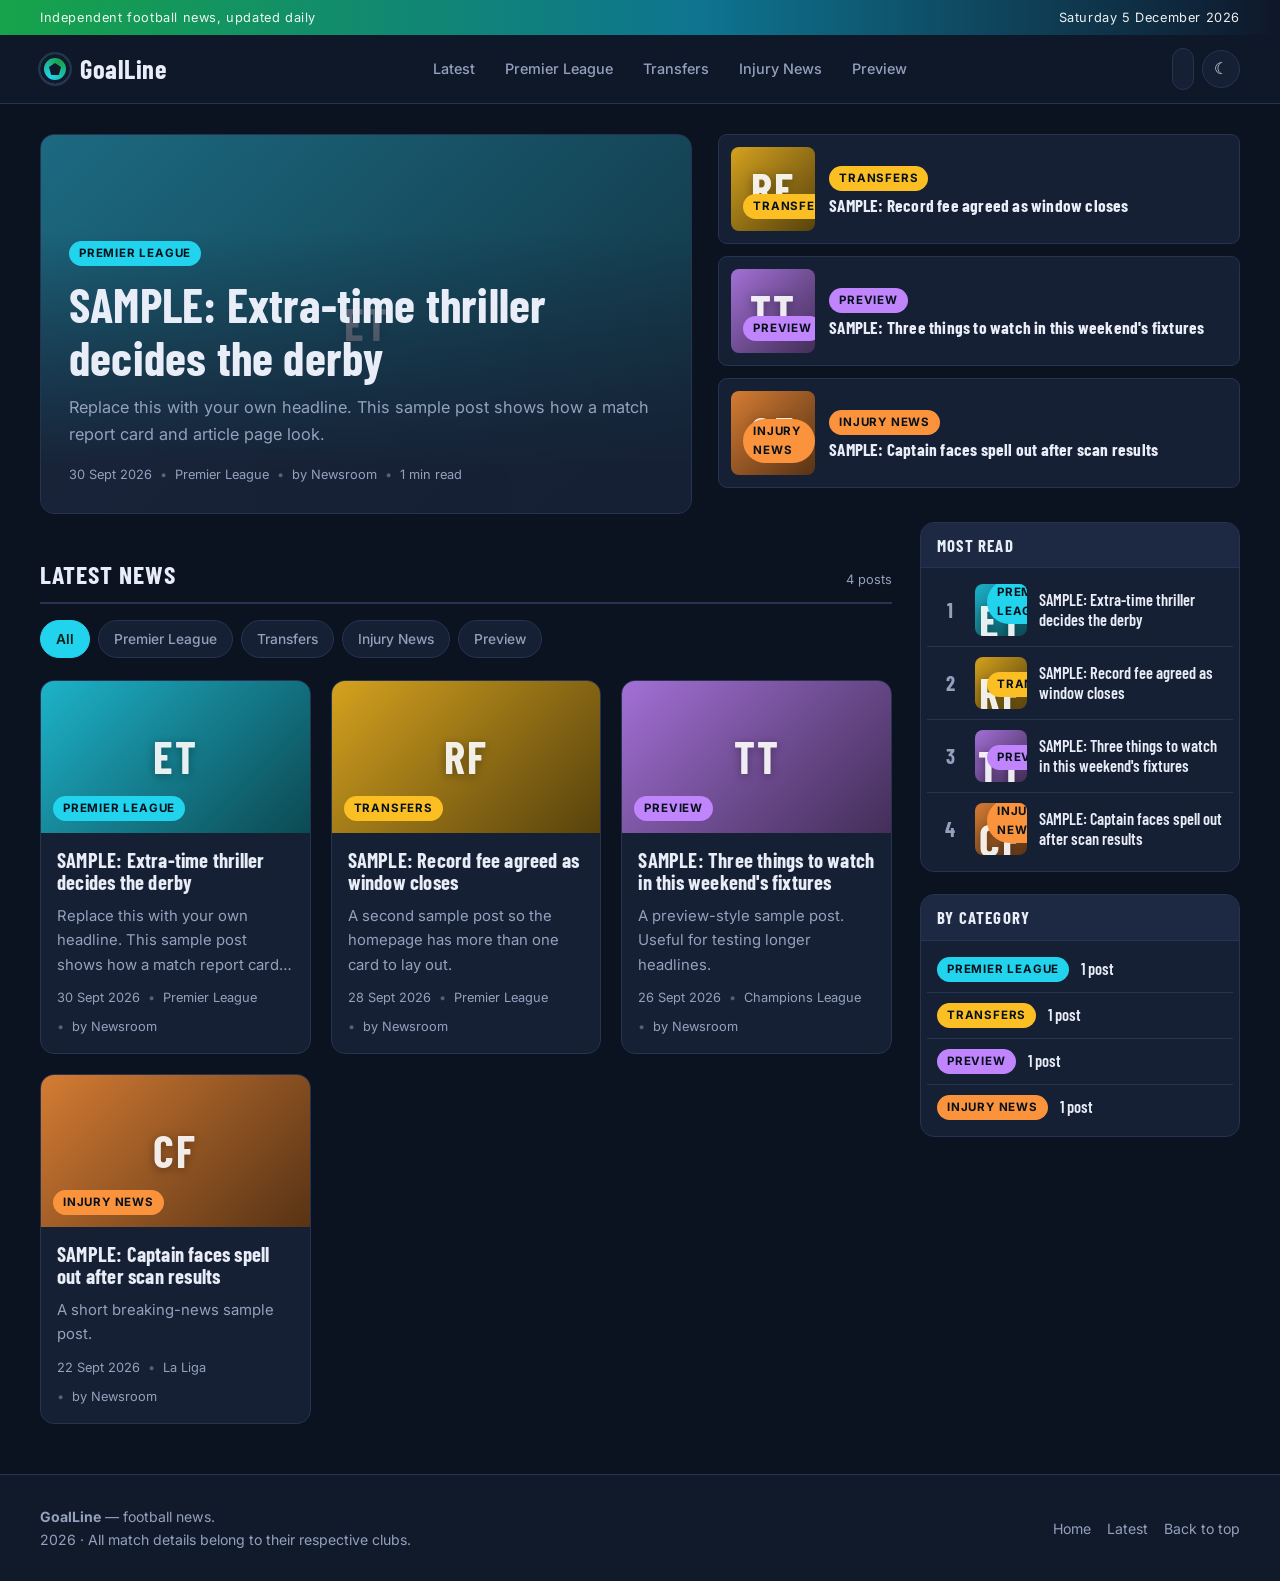
==== index.html @ d799ac48 "Add GoalLine football news site" ====
<!DOCTYPE html>
<html lang="en" data-theme="dark">
<head>
<meta charset="utf-8">
<meta name="viewport" content="width=device-width, initial-scale=1">
<title>GoalLine &mdash; Football News, Match Reports &amp; Transfer Updates</title>
<meta name="description" content="Daily football news: match reports, transfer updates, previews and injury news from the Premier League, La Liga, Serie A and the Champions League.">
<link rel="icon" href="data:image/svg+xml,<svg xmlns='http://www.w3.org/2000/svg' viewBox='0 0 32 32'><circle cx='16' cy='16' r='15' fill='%2316a34a'/><circle cx='16' cy='16' r='7' fill='%23fff'/></svg>">
<link rel="preconnect" href="https://fonts.googleapis.com">
<link rel="preconnect" href="https://fonts.gstatic.com" crossorigin>
<link href="https://fonts.googleapis.com/css2?family=Barlow+Condensed:wght@600;700&family=Inter:wght@400;500;600;700&display=swap" rel="stylesheet">
<link rel="stylesheet" href="assets/css/style.css">
</head>
<body>

<div class="topbar">
  <div class="wrap">
    <span>Independent football news, updated daily</span>
    <span id="today"></span>
  </div>
</div>

<header class="site-header">
  <div class="wrap">
    <a class="logo" href="index.html"><span class="ball"></span>GoalLine</a>
    <nav class="main-nav" id="nav" aria-label="Sections"></nav>
    <div class="tools">
      <div class="search">
        <input type="search" id="search" placeholder="Search news" aria-label="Search news">
      </div>
      <button class="icon-btn" id="theme" type="button"></button>
    </div>
  </div>
</header>

<main class="wrap">

  <section class="hero" aria-label="Top stories">
    <a class="hero-main" id="hero-main" href="#"></a>
    <div class="hero-side" id="hero-side"></div>
  </section>

  <div class="layout">
    <div id="news">
      <div class="section-head">
        <h2 id="section-title">Latest News</h2>
        <span class="meta" id="result-count"></span>
      </div>
      <div class="filters" id="filters" role="group" aria-label="Filter by category"></div>
      <div class="news-grid" id="grid"></div>
    </div>

    <aside class="sidebar">
      <section class="widget">
        <h2 class="widget-head">Most Read</h2>
        <ul class="list" id="most-read"></ul>
      </section>
      <section class="widget">
        <h2 class="widget-head">By Category</h2>
        <ul class="list" id="by-category"></ul>
      </section>
    </aside>
  </div>

</main>

<footer class="site-footer">
  <div class="wrap">
    <div>
      <strong>GoalLine</strong> &mdash; football news.<br>
      <span id="year"></span> &middot; All match details belong to their respective clubs.
    </div>
    <nav aria-label="Footer">
      <a href="index.html">Home</a>
      <a href="#" id="footer-latest">Latest</a>
      <a href="#" onclick="window.scrollTo({top:0,behavior:'smooth'});return false;">Back to top</a>
    </nav>
  </div>
</footer>

<script src="assets/js/utils.js"></script>
<script src="assets/js/articles.js"></script>
<script src="assets/js/main.js"></script>
</body>
</html>
---- assets/css/style.css ----
/* ==========================================================================
   GOALLINE -- football news site
   ========================================================================== */

:root {
  --bg: #0b1220;
  --bg-soft: #111a2b;
  --surface: #162034;
  --surface-2: #1d2942;
  --line: #263452;
  --text: #e8edf7;
  --muted: #93a1bd;
  --brand: #22d3ee;
  --brand-2: #16a34a;
  --accent: #22d3ee;
  --radius: 14px;
  --radius-sm: 9px;
  --shadow: 0 10px 30px rgba(0, 0, 0, .35);
  --max: 1240px;
}

[data-theme="light"] {
  --bg: #f4f6fb;
  --bg-soft: #ffffff;
  --surface: #ffffff;
  --surface-2: #f0f3f9;
  --line: #dde3ee;
  --text: #101828;
  --muted: #5c6a86;
  --shadow: 0 8px 24px rgba(16, 24, 40, .08);
}

* { box-sizing: border-box; }

html { scroll-behavior: smooth; }

body {
  margin: 0;
  background: var(--bg);
  color: var(--text);
  font-family: Inter, "Segoe UI", system-ui, -apple-system, sans-serif;
  font-size: 16px;
  line-height: 1.65;
  -webkit-font-smoothing: antialiased;
}

img { max-width: 100%; display: block; }

a { color: inherit; text-decoration: none; }

.wrap {
  width: 100%;
  max-width: var(--max);
  margin-inline: auto;
  padding-inline: 20px;
}

h1, h2, h3, h4 {
  font-family: "Barlow Condensed", Inter, sans-serif;
  font-weight: 700;
  line-height: 1.1;
  letter-spacing: .2px;
  margin: 0;
}

.h-txt {
  text-transform: uppercase;
  letter-spacing: 1.2px;
}

.visually-hidden {
  position: absolute;
  width: 1px; height: 1px;
  overflow: hidden;
  clip: rect(0 0 0 0);
  white-space: nowrap;
}

/* ------------------------------- header ------------------------------- */

.topbar {
  background: linear-gradient(90deg, var(--brand-2), #0e7490 55%, #0f172a);
  color: #fff;
  font-size: .8rem;
  letter-spacing: .6px;
}

.topbar .wrap {
  display: flex;
  gap: 16px;
  justify-content: space-between;
  padding-block: 7px;
}

.topbar span { opacity: .92; }

.site-header {
  position: sticky;
  top: 0;
  z-index: 50;
  background: color-mix(in srgb, var(--bg-soft) 92%, transparent);
  backdrop-filter: blur(10px);
  border-bottom: 1px solid var(--line);
}

.site-header .wrap {
  display: flex;
  align-items: center;
  gap: 18px;
  padding-block: 12px;
}

.logo {
  display: flex;
  align-items: center;
  gap: 10px;
  font-family: "Barlow Condensed", sans-serif;
  font-size: 1.65rem;
  font-weight: 700;
  letter-spacing: .5px;
  white-space: nowrap;
}

.logo .ball {
  width: 30px; height: 30px;
  border-radius: 50%;
  background: conic-gradient(from 210deg, #22d3ee, #16a34a, #22d3ee);
  box-shadow: inset 0 0 0 4px var(--bg-soft), 0 0 0 2px var(--line);
  position: relative;
}

.logo .ball::after {
  content: "";
  position: absolute;
  inset: 9px;
  background: var(--bg-soft);
  clip-path: polygon(50% 0, 100% 35%, 82% 100%, 18% 100%, 0 35%);
}

.main-nav {
  display: flex;
  gap: 4px;
  margin-inline: auto;
  overflow-x: auto;
  scrollbar-width: none;
}

.main-nav::-webkit-scrollbar { display: none; }

.main-nav a {
  padding: 7px 13px;
  border-radius: 999px;
  font-size: .9rem;
  font-weight: 500;
  color: var(--muted);
  white-space: nowrap;
  transition: background .18s, color .18s;
}

.main-nav a:hover { color: var(--text); background: var(--surface-2); }

.main-nav a.active {
  color: #062018;
  background: var(--brand);
  font-weight: 600;
}

.tools { display: flex; gap: 8px; align-items: center; }

.search {
  position: relative;
  display: flex;
  align-items: center;
}

.search input {
  width: 0;
  padding: 8px 10px;
  border: 1px solid var(--line);
  border-radius: 999px;
  background: var(--surface);
  color: var(--text);
  font: inherit;
  font-size: .9rem;
  transition: width .25s, padding .25s;
}

.search input:focus {
  width: 190px;
  outline: none;
  border-color: var(--brand);
}

.icon-btn {
  width: 38px; height: 38px;
  display: grid;
  place-items: center;
  border: 1px solid var(--line);
  border-radius: 50%;
  background: var(--surface);
  color: var(--text);
  cursor: pointer;
  font-size: 1rem;
  transition: border-color .18s, background .18s;
}

.icon-btn:hover { border-color: var(--brand); }

/* -------------------------------- hero -------------------------------- */

.hero {
  display: grid;
  grid-template-columns: 1.25fr 1fr;
  gap: 26px;
  align-items: stretch;
  margin-block: 30px 8px;
}

.hero-main {
  position: relative;
  min-height: 380px;
  padding: 28px;
  border-radius: var(--radius);
  overflow: hidden;
  display: flex;
  flex-direction: column;
  justify-content: flex-end;
  background: linear-gradient(140deg, var(--surface-2), var(--surface));
  border: 1px solid var(--line);
}

.hero-main .media {
  position: absolute;
  inset: 0;
  border-radius: 0;
  opacity: .5;
}

.hero-main .media::after {
  content: "";
  position: absolute;
  inset: 0;
  background: linear-gradient(to top, var(--surface) 12%, rgba(0, 0, 0, .05) 75%);
}

.hero-body { position: relative; z-index: 2; max-width: 640px; }

.hero-main h1 {
  font-size: clamp(1.9rem, 4vw, 3rem);
  margin: 12px 0 10px;
}

.hero-main p {
  color: var(--muted);
  margin: 0 0 16px;
  font-size: 1.02rem;
}

.hero-side {
  display: flex;
  flex-direction: column;
  gap: 12px;
}

.mini {
  display: grid;
  grid-template-columns: 84px 1fr;
  gap: 14px;
  align-items: center;
  padding: 12px;
  background: var(--surface);
  border: 1px solid var(--line);
  border-radius: var(--radius-sm);
  transition: border-color .18s, transform .18s;
}

.mini:hover { border-color: var(--brand); transform: translateY(-2px); }

.mini h3 { font-size: 1.08rem; margin: 5px 0 0; }

.mini .media { border-radius: 8px; aspect-ratio: 1 / 1; height: 100%; }

/* ------------------------------- meta -------------------------------- */

.meta {
  display: flex;
  flex-wrap: wrap;
  align-items: center;
  gap: 8px;
  font-size: .8rem;
  color: var(--muted);
}

.meta .dot::before {
  content: "\2022";
  margin-right: 8px;
  opacity: .5;
}

.tag {
  display: inline-block;
  padding: 3px 10px;
  border-radius: 999px;
  font-size: .72rem;
  font-weight: 700;
  letter-spacing: .8px;
  text-transform: uppercase;
  color: #06121b;
  background: var(--accent, var(--brand));
}

/* ------------------------------ filters ------------------------------ */

.section-head {
  display: flex;
  align-items: baseline;
  justify-content: space-between;
  gap: 14px;
  margin: 38px 0 16px;
  padding-bottom: 12px;
  border-bottom: 2px solid var(--line);
}

.section-head h2 { font-size: 1.6rem; text-transform: uppercase; letter-spacing: 1px; }

.filters {
  display: flex;
  gap: 8px;
  flex-wrap: wrap;
  margin-bottom: 22px;
}

.chip {
  padding: 7px 15px;
  border: 1px solid var(--line);
  border-radius: 999px;
  background: var(--surface);
  color: var(--muted);
  font: inherit;
  font-size: .86rem;
  font-weight: 500;
  cursor: pointer;
  transition: color .18s, border-color .18s, background .18s;
}

.chip:hover { color: var(--text); border-color: var(--brand); }

.chip.active {
  background: var(--brand);
  border-color: var(--brand);
  color: #062018;
  font-weight: 600;
}

/* ------------------------------- layout ------------------------------ */

.layout {
  display: grid;
  grid-template-columns: minmax(0, 1fr) 320px;
  gap: 28px;
  align-items: start;
  padding-bottom: 50px;
}

.news-grid {
  display: grid;
  grid-template-columns: repeat(auto-fill, minmax(248px, 1fr));
  gap: 20px;
}

.card {
  display: flex;
  flex-direction: column;
  background: var(--surface);
  border: 1px solid var(--line);
  border-radius: var(--radius);
  overflow: hidden;
  transition: border-color .2s, transform .2s, box-shadow .2s;
}

.card:hover {
  border-color: var(--brand);
  transform: translateY(-4px);
  box-shadow: var(--shadow);
}

.card .media { aspect-ratio: 16 / 9; }

.card-body {
  display: flex;
  flex-direction: column;
  gap: 10px;
  padding: 16px;
  flex: 1;
}

.card h3 { font-size: 1.28rem; }

.card h3 a:hover { color: var(--brand); }

.card p {
  margin: 0;
  color: var(--muted);
  font-size: .93rem;
  display: -webkit-box;
  -webkit-line-clamp: 3;
  -webkit-box-orient: vertical;
  overflow: hidden;
}

.card .meta { margin-top: auto; }

/* ------------------------------- media ------------------------------- */

.media {
  position: relative;
  overflow: hidden;
  background:
    linear-gradient(135deg, color-mix(in srgb, var(--accent, #22d3ee) 85%, #000 15%), color-mix(in srgb, var(--accent, #22d3ee) 35%, #000 65%));
}

.media img { width: 100%; height: 100%; object-fit: cover; }

.media .initials {
  position: absolute;
  inset: 0;
  display: grid;
  place-items: center;
  font-family: "Barlow Condensed", sans-serif;
  font-size: clamp(1.6rem, 5vw, 2.8rem);
  font-weight: 700;
  letter-spacing: 2px;
  color: rgba(255, 255, 255, .9);
  text-shadow: 0 2px 10px rgba(0, 0, 0, .35);
}

.media .badge {
  position: absolute;
  left: 12px;
  bottom: 12px;
}

/* ------------------------------ sidebar ------------------------------ */

.sidebar {
  display: flex;
  flex-direction: column;
  gap: 22px;
  position: sticky;
  top: 92px;
}

.widget {
  background: var(--surface);
  border: 1px solid var(--line);
  border-radius: var(--radius);
  overflow: hidden;
}

.widget-head {
  padding: 13px 16px;
  border-bottom: 1px solid var(--line);
  font-family: "Barlow Condensed", sans-serif;
  font-size: 1.05rem;
  font-weight: 700;
  letter-spacing: 1.2px;
  text-transform: uppercase;
  background: var(--surface-2);
}

.list { list-style: none; margin: 0; padding: 6px; }

.list li + li { border-top: 1px solid var(--line); }

.list a {
  display: flex;
  gap: 12px;
  align-items: center;
  padding: 10px;
  border-radius: var(--radius-sm);
}

.list a:hover { background: var(--surface-2); }

.list .rank {
  font-family: "Barlow Condensed", sans-serif;
  font-size: 1.3rem;
  font-weight: 700;
  width: 26px;
  text-align: center;
  color: var(--muted);
  flex-shrink: 0;
}

.list .t {
  font-family: "Barlow Condensed", sans-serif;
  font-size: 1.02rem;
  font-weight: 600;
  line-height: 1.25;
}

.list .media {
  width: 52px;
  height: 52px;
  border-radius: 8px;
  flex-shrink: 0;
}

/* ------------------------------- article ----------------------------- */

.article-page { padding-block: 26px 60px; }

.breadcrumb {
  font-size: .85rem;
  color: var(--muted);
  margin-bottom: 18px;
}

.breadcrumb a:hover { color: var(--brand); }

.article-header { max-width: 780px; }

.article-header h1 {
  font-size: clamp(2rem, 4.6vw, 3.2rem);
  margin: 12px 0 14px;
}

.lede {
  font-size: 1.14rem;
  color: var(--muted);
  margin: 0;
}

.article-hero {
  margin: 26px 0;
  border-radius: var(--radius);
  aspect-ratio: 21 / 9;
}

.article-body {
  max-width: 780px;
  font-size: 1.06rem;
}

.article-body p { margin: 0 0 20px; }

.article-body h2 {
  font-size: 1.6rem;
  margin: 32px 0 12px;
}

.article-body blockquote {
  margin: 28px 0;
  padding: 6px 0 6px 22px;
  border-left: 4px solid var(--brand);
  font-family: "Barlow Condensed", sans-serif;
  font-size: 1.5rem;
  font-weight: 600;
  line-height: 1.3;
  color: var(--text);
}

.byline {
  display: flex;
  gap: 12px;
  align-items: center;
  padding: 14px 0;
  margin: 24px 0;
  border-block: 1px solid var(--line);
  font-size: .9rem;
  color: var(--muted);
}

.share { margin-left: auto; display: flex; gap: 8px; }

.share button {
  border: 1px solid var(--line);
  background: var(--surface);
  color: var(--text);
  border-radius: 999px;
  padding: 6px 13px;
  font: inherit;
  font-size: .82rem;
  cursor: pointer;
}

.share button:hover { border-color: var(--brand); color: var(--brand); }

.related { margin-top: 46px; }

/* -------------------------------- misc ------------------------------- */

.empty {
  padding: 50px 20px;
  text-align: center;
  color: var(--muted);
  border: 1px dashed var(--line);
  border-radius: var(--radius);
  grid-column: 1 / -1;
}

.site-footer {
  border-top: 1px solid var(--line);
  background: var(--bg-soft);
  padding: 30px 0;
  font-size: .88rem;
  color: var(--muted);
}

.site-footer .wrap {
  display: flex;
  gap: 14px;
  flex-wrap: wrap;
  align-items: center;
  justify-content: space-between;
}

.site-footer nav { display: flex; gap: 16px; flex-wrap: wrap; }

.site-footer a:hover { color: var(--brand); }

.toast {
  position: fixed;
  left: 50%;
  bottom: 26px;
  transform: translate(-50%, 20px);
  background: var(--surface-2);
  border: 1px solid var(--brand);
  color: var(--text);
  padding: 11px 20px;
  border-radius: 999px;
  font-size: .9rem;
  box-shadow: var(--shadow);
  opacity: 0;
  pointer-events: none;
  transition: opacity .25s, transform .25s;
  z-index: 100;
}

.toast.show { opacity: 1; transform: translate(-50%, 0); }

.reveal { animation: rise .35s ease both; }

@keyframes rise {
  from { opacity: 0; transform: translateY(12px); }
  to { opacity: 1; transform: translateY(0); }
}

/* ----------------------------- responsive ---------------------------- */

@media (max-width: 1020px) {
  .layout { grid-template-columns: 1fr; }
  .sidebar { position: static; }
}

@media (max-width: 820px) {
  .hero { grid-template-columns: 1fr; }
  .hero-main { min-height: 300px; }
  .main-nav { order: 3; width: 100%; margin: 0; }
  .site-header .wrap { flex-wrap: wrap; }
  .tools { margin-left: auto; }
  .topbar .wrap { justify-content: center; }
  .topbar span:last-child { display: none; }
}

@media (max-width: 520px) {
  .search input:focus { width: 130px; }
  .logo { font-size: 1.35rem; }
  .hero-main { padding: 20px; }
}

@media (prefers-reduced-motion: reduce) {
  * { animation: none !important; transition: none !important; }
}
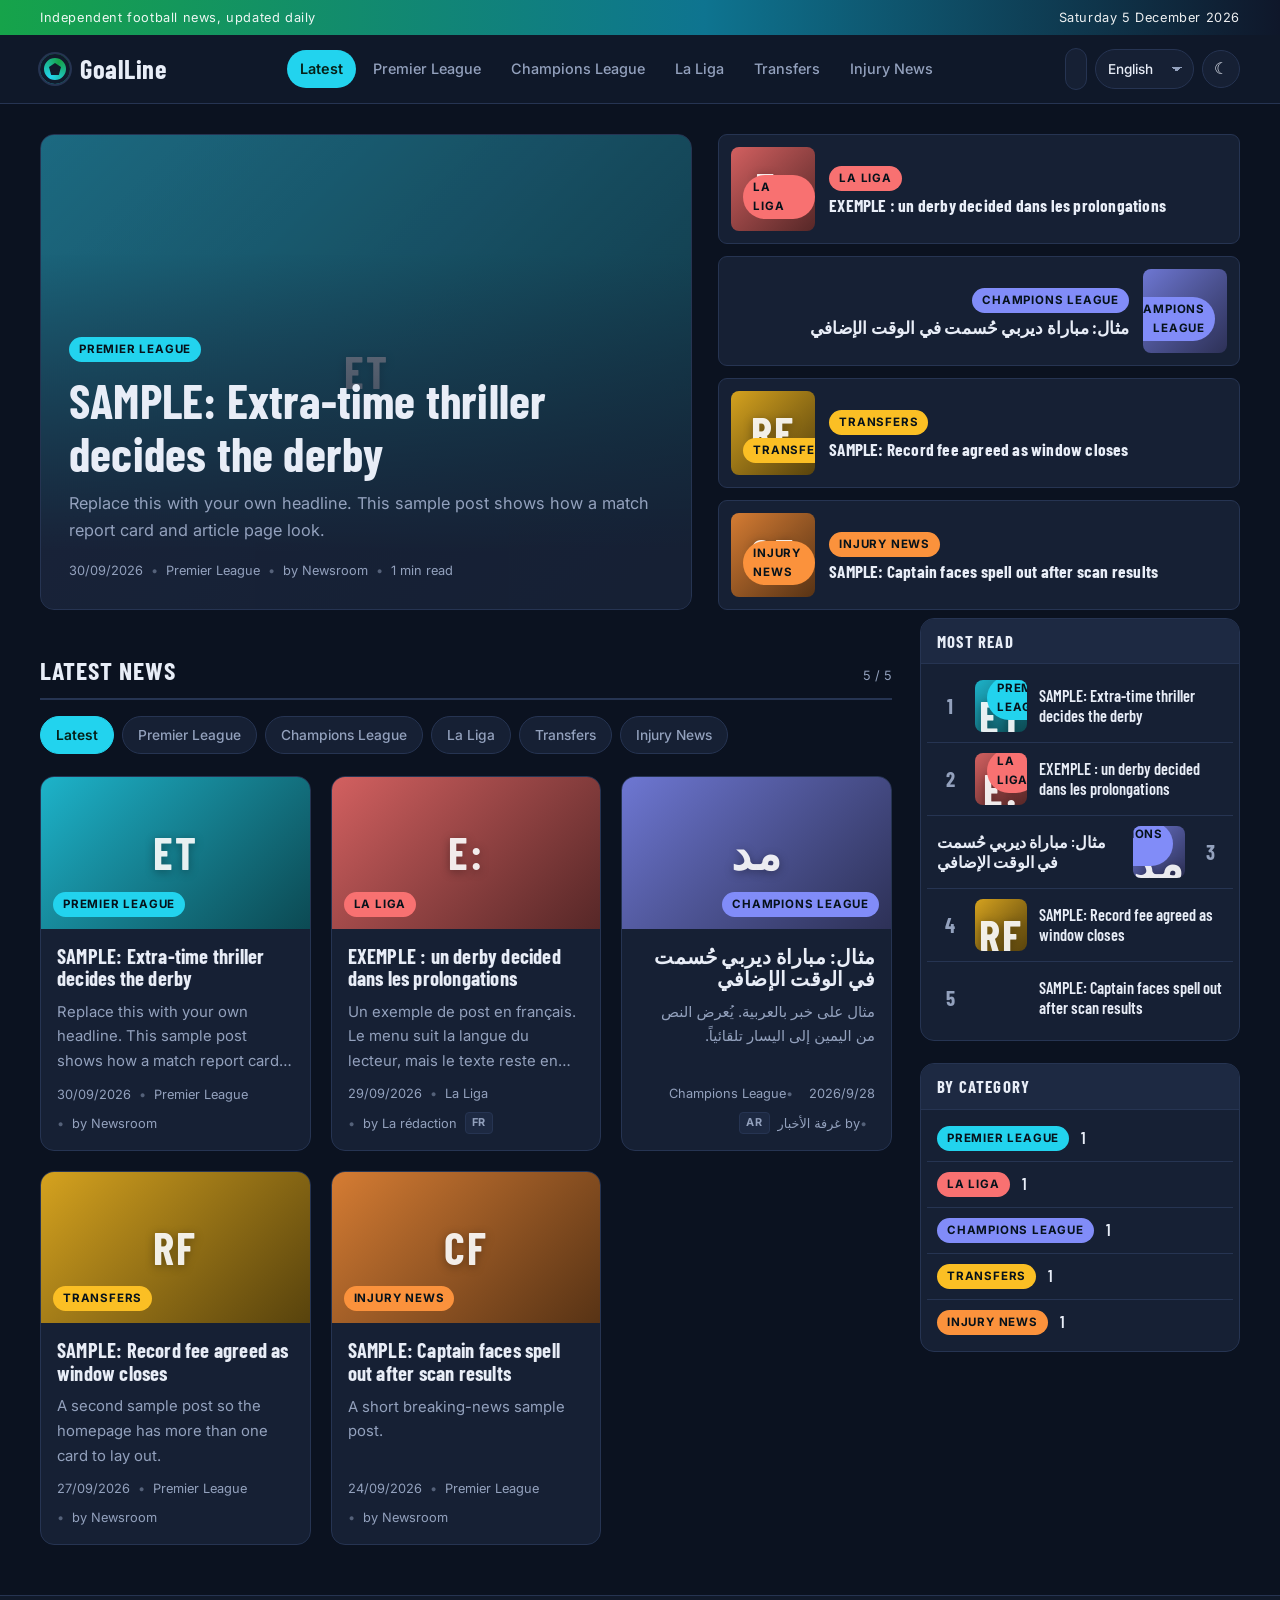
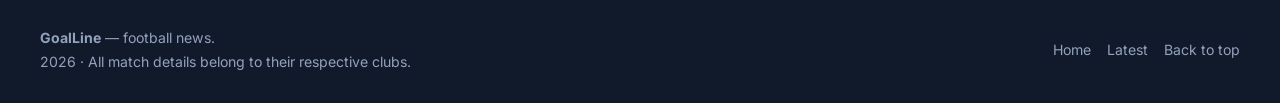
==== commit 7c0ef8ee: "Add English, French and Arabic with right-to-left support - i18n.js with UI strings and category nam" ====
--- a/index.html
+++ b/index.html
@@ -1,5 +1,5 @@
 <!DOCTYPE html>
-<html lang="en" data-theme="dark">
+<html lang="en" dir="ltr" data-theme="dark">
 <head>
 <meta charset="utf-8">
 <meta name="viewport" content="width=device-width, initial-scale=1">
@@ -8,14 +8,14 @@
 <link rel="icon" href="data:image/svg+xml,<svg xmlns='http://www.w3.org/2000/svg' viewBox='0 0 32 32'><circle cx='16' cy='16' r='15' fill='%2316a34a'/><circle cx='16' cy='16' r='7' fill='%23fff'/></svg>">
 <link rel="preconnect" href="https://fonts.googleapis.com">
 <link rel="preconnect" href="https://fonts.gstatic.com" crossorigin>
-<link href="https://fonts.googleapis.com/css2?family=Barlow+Condensed:wght@600;700&family=Inter:wght@400;500;600;700&display=swap" rel="stylesheet">
+<link href="https://fonts.googleapis.com/css2?family=Barlow+Condensed:wght@600;700&family=Cairo:wght@400;600;700&family=Inter:wght@400;500;600;700&display=swap" rel="stylesheet">
 <link rel="stylesheet" href="assets/css/style.css">
 </head>
 <body>
 
 <div class="topbar">
   <div class="wrap">
-    <span>Independent football news, updated daily</span>
+    <span id="tagline"></span>
     <span id="today"></span>
   </div>
 </div>
@@ -28,6 +28,14 @@
       <div class="search">
         <input type="search" id="search" placeholder="Search news" aria-label="Search news">
       </div>
+      <label class="lang-pick">
+        <span class="visually-hidden" id="lang-label">Language</span>
+        <select id="lang">
+          <option value="en">English</option>
+          <option value="fr">Français</option>
+          <option value="ar">العربية</option>
+        </select>
+      </label>
       <button class="icon-btn" id="theme" type="button"></button>
     </div>
   </div>
@@ -40,26 +48,28 @@
     <div class="hero-side" id="hero-side"></div>
   </section>
 
-  <div class="layout">
-    <div id="news">
-      <div class="section-head">
-        <h2 id="section-title">Latest News</h2>
-        <span class="meta" id="result-count"></span>
+  <div id="news">
+    <div class="layout">
+      <div>
+        <div class="section-head">
+          <h2 id="section-title">Latest News</h2>
+          <span class="meta" id="result-count"></span>
+        </div>
+        <div class="filters" id="filters" role="group" aria-label="Filter by category"></div>
+        <div class="news-grid" id="grid"></div>
       </div>
-      <div class="filters" id="filters" role="group" aria-label="Filter by category"></div>
-      <div class="news-grid" id="grid"></div>
+
+      <aside class="sidebar">
+        <section class="widget">
+          <h2 class="widget-head" id="most-read-head">Most Read</h2>
+          <ul class="list" id="most-read"></ul>
+        </section>
+        <section class="widget">
+          <h2 class="widget-head" id="by-category-head">By Category</h2>
+          <ul class="list" id="by-category"></ul>
+        </section>
+      </aside>
     </div>
-
-    <aside class="sidebar">
-      <section class="widget">
-        <h2 class="widget-head">Most Read</h2>
-        <ul class="list" id="most-read"></ul>
-      </section>
-      <section class="widget">
-        <h2 class="widget-head">By Category</h2>
-        <ul class="list" id="by-category"></ul>
-      </section>
-    </aside>
   </div>
 
 </main>
@@ -67,17 +77,18 @@
 <footer class="site-footer">
   <div class="wrap">
     <div>
-      <strong>GoalLine</strong> &mdash; football news.<br>
-      <span id="year"></span> &middot; All match details belong to their respective clubs.
+      <strong>GoalLine</strong> &mdash; <span id="footer-tagline"></span>.<br>
+      <span id="year"></span> &middot; <span id="footer-rights"></span>
     </div>
     <nav aria-label="Footer">
-      <a href="index.html">Home</a>
+      <a href="index.html" id="footer-home">Home</a>
       <a href="#" id="footer-latest">Latest</a>
-      <a href="#" onclick="window.scrollTo({top:0,behavior:'smooth'});return false;">Back to top</a>
+      <a href="#" id="footer-top">Back to top</a>
     </nav>
   </div>
 </footer>
 
+<script src="assets/js/i18n.js"></script>
 <script src="assets/js/utils.js"></script>
 <script src="assets/js/articles.js"></script>
 <script src="assets/js/main.js"></script>
--- a/assets/css/style.css
+++ b/assets/css/style.css
@@ -17,6 +17,21 @@
   --radius-sm: 9px;
   --shadow: 0 10px 30px rgba(0, 0, 0, .35);
   --max: 1240px;
+  --font-body: Inter, "Segoe UI", system-ui, -apple-system, sans-serif;
+  --font-head: "Barlow Condensed", Inter, sans-serif;
+}
+
+/* Arabic needs its own font and looser leading; no letter-spacing. */
+html[lang="ar"] {
+  --font-body: "Cairo", "Segoe UI", Tahoma, sans-serif;
+  --font-head: "Cairo", "Segoe UI", Tahoma, sans-serif;
+}
+
+html[lang="ar"] body { line-height: 1.85; }
+
+html[lang="ar"] :is(h1, h2, h3, h4, .h-txt, .logo, .widget-head, .section-head h2, .breadcrumb, .tag) {
+  letter-spacing: 0;
+  text-transform: none;
 }
 
 [data-theme="light"] {
@@ -38,7 +53,7 @@
   margin: 0;
   background: var(--bg);
   color: var(--text);
-  font-family: Inter, "Segoe UI", system-ui, -apple-system, sans-serif;
+  font-family: var(--font-body);
   font-size: 16px;
   line-height: 1.65;
   -webkit-font-smoothing: antialiased;
@@ -56,7 +71,7 @@
 }
 
 h1, h2, h3, h4 {
-  font-family: "Barlow Condensed", Inter, sans-serif;
+  font-family: var(--font-head);
   font-weight: 700;
   line-height: 1.1;
   letter-spacing: .2px;
@@ -114,7 +129,7 @@
   display: flex;
   align-items: center;
   gap: 10px;
-  font-family: "Barlow Condensed", sans-serif;
+  font-family: var(--font-head);
   font-size: 1.65rem;
   font-weight: 700;
   letter-spacing: .5px;
@@ -166,6 +181,45 @@
 }
 
 .tools { display: flex; gap: 8px; align-items: center; }
+
+.lang-pick { display: flex; }
+
+.lang-pick select {
+  appearance: none;
+  -webkit-appearance: none;
+  padding: 8px 30px 8px 12px;
+  border: 1px solid var(--line);
+  border-radius: 999px;
+  background: var(--surface);
+  background-image:
+    linear-gradient(45deg, transparent 50%, var(--muted) 50%),
+    linear-gradient(135deg, var(--muted) 50%, transparent 50%);
+  background-position:
+    calc(100% - 16px) calc(50% + 1px),
+    calc(100% - 11px) calc(50% + 1px);
+  background-size: 5px 5px, 5px 5px;
+  background-repeat: no-repeat;
+  color: var(--text);
+  font: inherit;
+  font-size: .85rem;
+  font-weight: 500;
+  cursor: pointer;
+  max-width: 130px;
+}
+
+.lang-pick select:hover { border-color: var(--brand); }
+
+.lang-pick select option {
+  background: var(--surface);
+  color: var(--text);
+}
+
+[dir="rtl"] .lang-pick select {
+  padding: 8px 12px 8px 30px;
+  background-position:
+    16px calc(50% + 1px),
+    11px calc(50% + 1px);
+}
 
 .search {
   position: relative;
@@ -323,6 +377,17 @@
 
 .section-head h2 { font-size: 1.6rem; text-transform: uppercase; letter-spacing: 1px; }
 
+.lang-mark {
+  padding: 1px 6px;
+  border: 1px solid var(--line);
+  border-radius: 4px;
+  background: var(--surface-2);
+  font-size: .68rem;
+  font-weight: 700;
+  letter-spacing: .6px;
+  color: var(--muted);
+}
+
 .filters {
   display: flex;
   gap: 8px;
@@ -426,7 +491,7 @@
   inset: 0;
   display: grid;
   place-items: center;
-  font-family: "Barlow Condensed", sans-serif;
+  font-family: var(--font-head);
   font-size: clamp(1.6rem, 5vw, 2.8rem);
   font-weight: 700;
   letter-spacing: 2px;
@@ -436,8 +501,8 @@
 
 .media .badge {
   position: absolute;
-  left: 12px;
-  bottom: 12px;
+  inset-inline-start: 12px;
+  inset-block-end: 12px;
 }
 
 /* ------------------------------ sidebar ------------------------------ */
@@ -460,7 +525,7 @@
 .widget-head {
   padding: 13px 16px;
   border-bottom: 1px solid var(--line);
-  font-family: "Barlow Condensed", sans-serif;
+  font-family: var(--font-head);
   font-size: 1.05rem;
   font-weight: 700;
   letter-spacing: 1.2px;
@@ -483,7 +548,7 @@
 .list a:hover { background: var(--surface-2); }
 
 .list .rank {
-  font-family: "Barlow Condensed", sans-serif;
+  font-family: var(--font-head);
   font-size: 1.3rem;
   font-weight: 700;
   width: 26px;
@@ -493,7 +558,7 @@
 }
 
 .list .t {
-  font-family: "Barlow Condensed", sans-serif;
+  font-family: var(--font-head);
   font-size: 1.02rem;
   font-weight: 600;
   line-height: 1.25;
@@ -514,7 +579,17 @@
   font-size: .85rem;
   color: var(--muted);
   margin-bottom: 18px;
-}
+  display: flex;
+  flex-wrap: wrap;
+  gap: 7px;
+  align-items: center;
+}
+
+.breadcrumb .sep { color: var(--line); }
+
+.breadcrumb .sep::before { content: "\2192"; }
+
+[dir="rtl"] .breadcrumb .sep::before { content: "\2190"; }
 
 .breadcrumb a:hover { color: var(--brand); }
 
@@ -551,9 +626,11 @@
 
 .article-body blockquote {
   margin: 28px 0;
-  padding: 6px 0 6px 22px;
-  border-left: 4px solid var(--brand);
-  font-family: "Barlow Condensed", sans-serif;
+  padding-block: 6px;
+  padding-inline-end: 0;
+  padding-inline-start: 22px;
+  border-inline-start: 4px solid var(--brand);
+  font-family: var(--font-head);
   font-size: 1.5rem;
   font-weight: 600;
   line-height: 1.3;
@@ -571,7 +648,7 @@
   color: var(--muted);
 }
 
-.share { margin-left: auto; display: flex; gap: 8px; }
+.share { margin-inline-start: auto; display: flex; gap: 8px; }
 
 .share button {
   border: 1px solid var(--line);
@@ -618,6 +695,12 @@
 .site-footer nav { display: flex; gap: 16px; flex-wrap: wrap; }
 
 .site-footer a:hover { color: var(--brand); }
+
+/* Two-column share row on narrow screens, otherwise it collides with byline */
+@media (max-width: 620px) {
+  .byline { flex-wrap: wrap; }
+  .share { margin-inline-start: 0; width: 100%; flex-wrap: wrap; }
+}
 
 .toast {
   position: fixed;
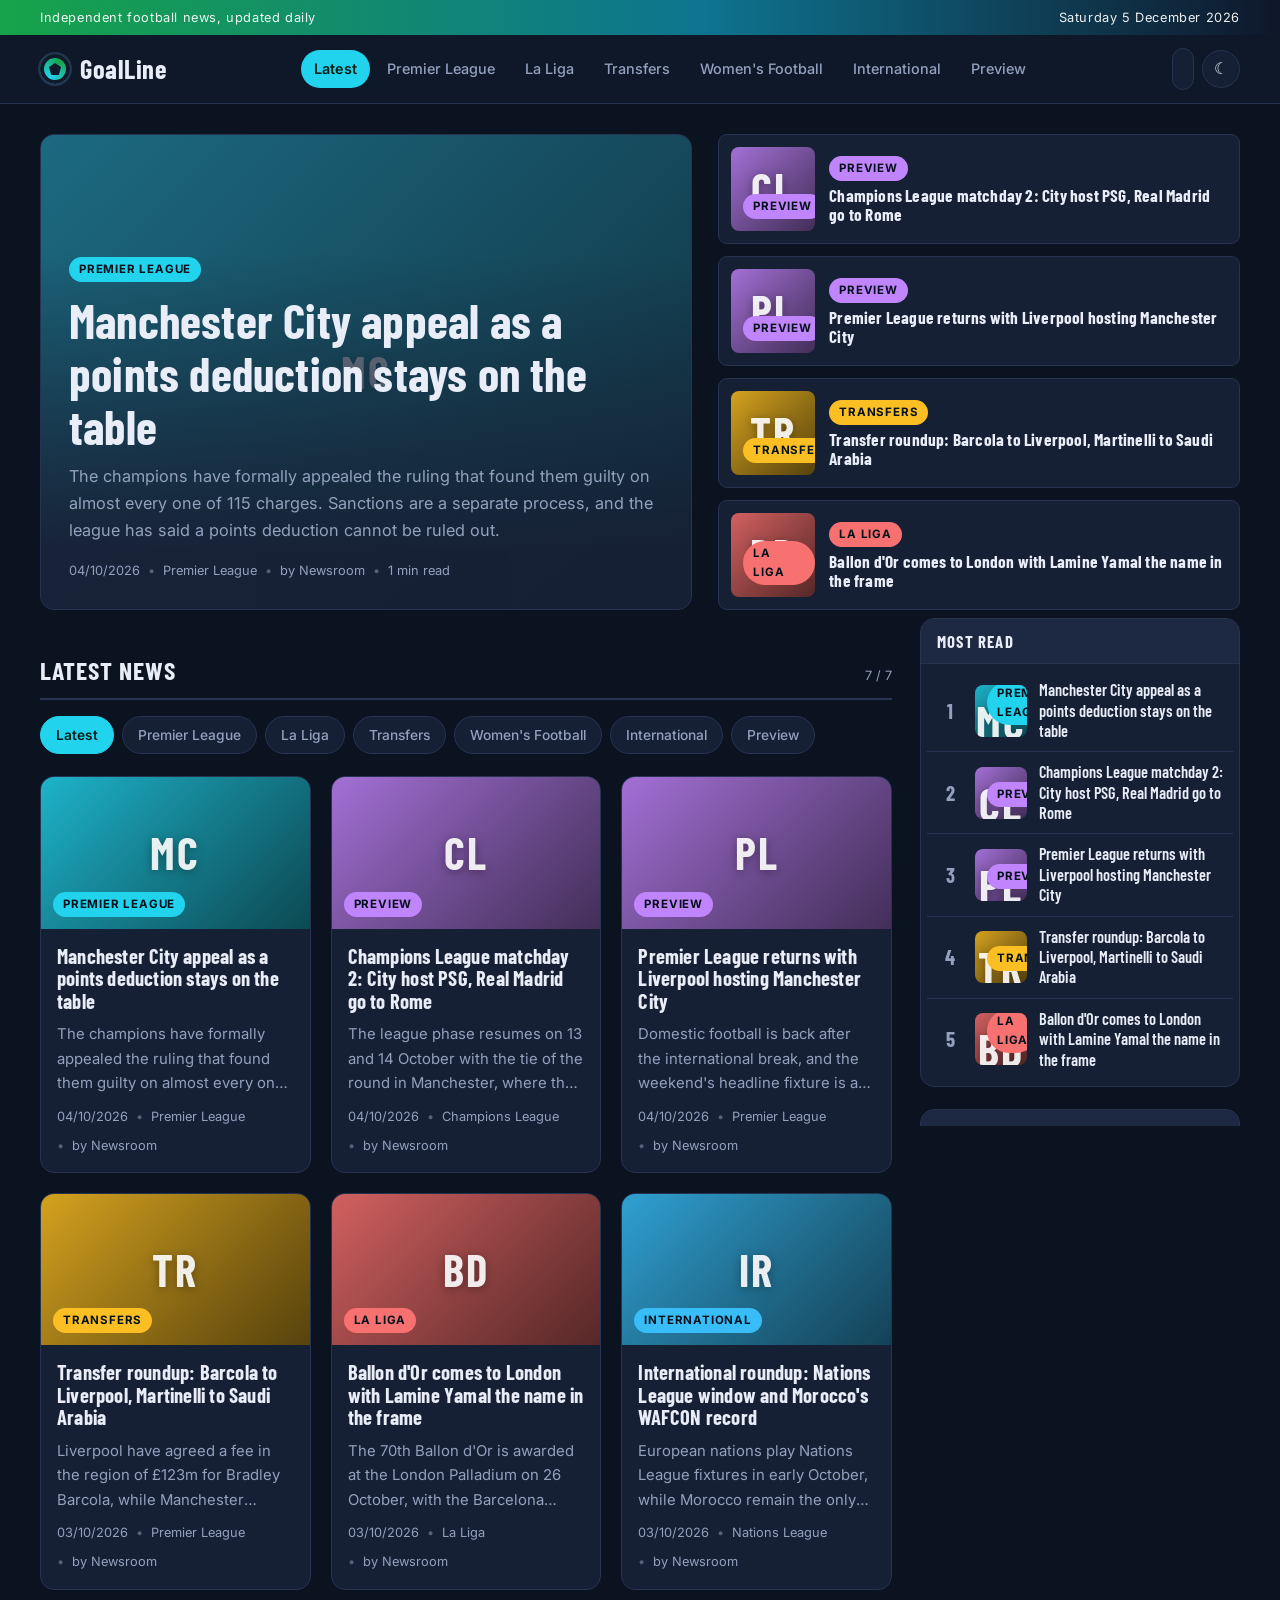
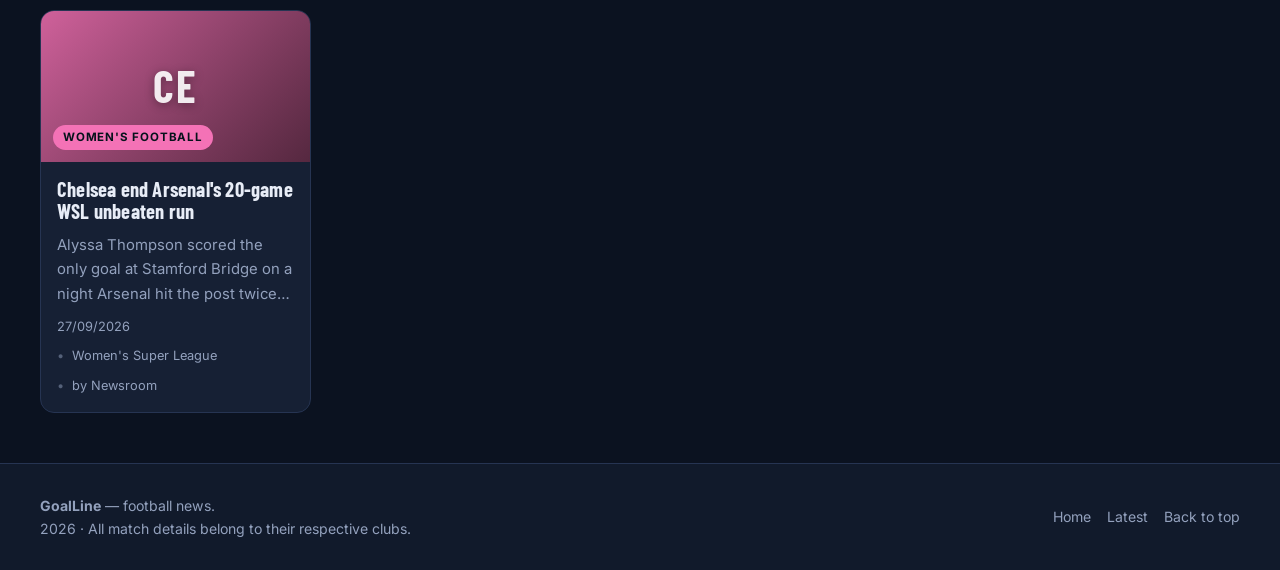
==== commit 2dcd2bea: "Make GoalLine English-only" ====
--- a/index.html
+++ b/index.html
@@ -8,7 +8,7 @@
 <link rel="icon" href="data:image/svg+xml,<svg xmlns='http://www.w3.org/2000/svg' viewBox='0 0 32 32'><circle cx='16' cy='16' r='15' fill='%2316a34a'/><circle cx='16' cy='16' r='7' fill='%23fff'/></svg>">
 <link rel="preconnect" href="https://fonts.googleapis.com">
 <link rel="preconnect" href="https://fonts.gstatic.com" crossorigin>
-<link href="https://fonts.googleapis.com/css2?family=Barlow+Condensed:wght@600;700&family=Cairo:wght@400;600;700&family=Inter:wght@400;500;600;700&display=swap" rel="stylesheet">
+<link href="https://fonts.googleapis.com/css2?family=Barlow+Condensed:wght@600;700&family=Inter:wght@400;500;600;700&display=swap" rel="stylesheet">
 <link rel="stylesheet" href="assets/css/style.css">
 </head>
 <body>
@@ -28,14 +28,6 @@
       <div class="search">
         <input type="search" id="search" placeholder="Search news" aria-label="Search news">
       </div>
-      <label class="lang-pick">
-        <span class="visually-hidden" id="lang-label">Language</span>
-        <select id="lang">
-          <option value="en">English</option>
-          <option value="fr">Français</option>
-          <option value="ar">العربية</option>
-        </select>
-      </label>
       <button class="icon-btn" id="theme" type="button"></button>
     </div>
   </div>
--- a/assets/css/style.css
+++ b/assets/css/style.css
@@ -21,19 +21,6 @@
   --font-head: "Barlow Condensed", Inter, sans-serif;
 }
 
-/* Arabic needs its own font and looser leading; no letter-spacing. */
-html[lang="ar"] {
-  --font-body: "Cairo", "Segoe UI", Tahoma, sans-serif;
-  --font-head: "Cairo", "Segoe UI", Tahoma, sans-serif;
-}
-
-html[lang="ar"] body { line-height: 1.85; }
-
-html[lang="ar"] :is(h1, h2, h3, h4, .h-txt, .logo, .widget-head, .section-head h2, .breadcrumb, .tag) {
-  letter-spacing: 0;
-  text-transform: none;
-}
-
 [data-theme="light"] {
   --bg: #f4f6fb;
   --bg-soft: #ffffff;
@@ -181,45 +168,6 @@
 }
 
 .tools { display: flex; gap: 8px; align-items: center; }
-
-.lang-pick { display: flex; }
-
-.lang-pick select {
-  appearance: none;
-  -webkit-appearance: none;
-  padding: 8px 30px 8px 12px;
-  border: 1px solid var(--line);
-  border-radius: 999px;
-  background: var(--surface);
-  background-image:
-    linear-gradient(45deg, transparent 50%, var(--muted) 50%),
-    linear-gradient(135deg, var(--muted) 50%, transparent 50%);
-  background-position:
-    calc(100% - 16px) calc(50% + 1px),
-    calc(100% - 11px) calc(50% + 1px);
-  background-size: 5px 5px, 5px 5px;
-  background-repeat: no-repeat;
-  color: var(--text);
-  font: inherit;
-  font-size: .85rem;
-  font-weight: 500;
-  cursor: pointer;
-  max-width: 130px;
-}
-
-.lang-pick select:hover { border-color: var(--brand); }
-
-.lang-pick select option {
-  background: var(--surface);
-  color: var(--text);
-}
-
-[dir="rtl"] .lang-pick select {
-  padding: 8px 12px 8px 30px;
-  background-position:
-    16px calc(50% + 1px),
-    11px calc(50% + 1px);
-}
 
 .search {
   position: relative;
@@ -377,17 +325,6 @@
 
 .section-head h2 { font-size: 1.6rem; text-transform: uppercase; letter-spacing: 1px; }
 
-.lang-mark {
-  padding: 1px 6px;
-  border: 1px solid var(--line);
-  border-radius: 4px;
-  background: var(--surface-2);
-  font-size: .68rem;
-  font-weight: 700;
-  letter-spacing: .6px;
-  color: var(--muted);
-}
-
 .filters {
   display: flex;
   gap: 8px;
@@ -589,8 +526,6 @@
 
 .breadcrumb .sep::before { content: "\2192"; }
 
-[dir="rtl"] .breadcrumb .sep::before { content: "\2190"; }
-
 .breadcrumb a:hover { color: var(--brand); }
 
 .article-header { max-width: 780px; }
@@ -636,6 +571,21 @@
   line-height: 1.3;
   color: var(--text);
 }
+
+.source {
+  max-width: 780px;
+  margin: 0;
+  padding-block: 14px;
+  border-block-start: 1px solid var(--line);
+  font-size: .88rem;
+  color: var(--muted);
+}
+
+.source-label { color: var(--text); font-weight: 600; }
+
+.source a { color: var(--brand); }
+
+.source a:hover { text-decoration: underline; }
 
 .byline {
   display: flex;
